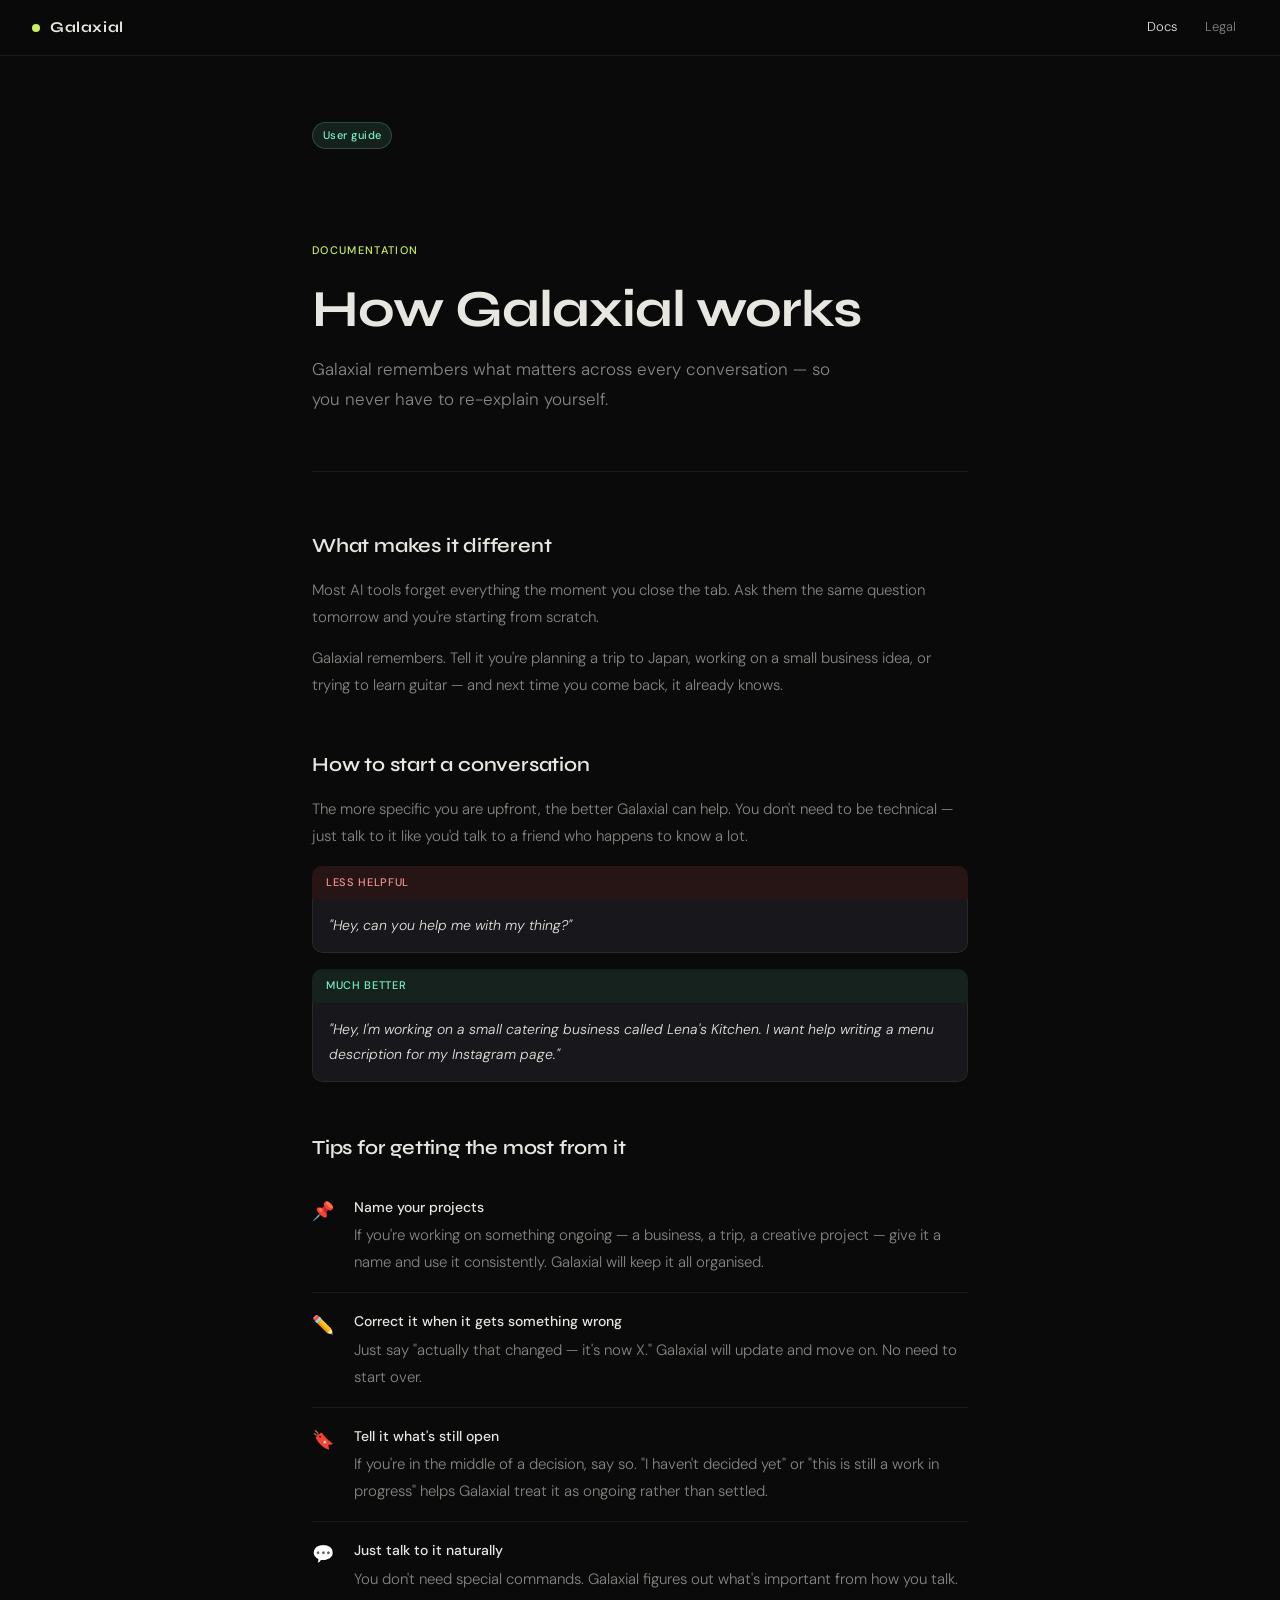
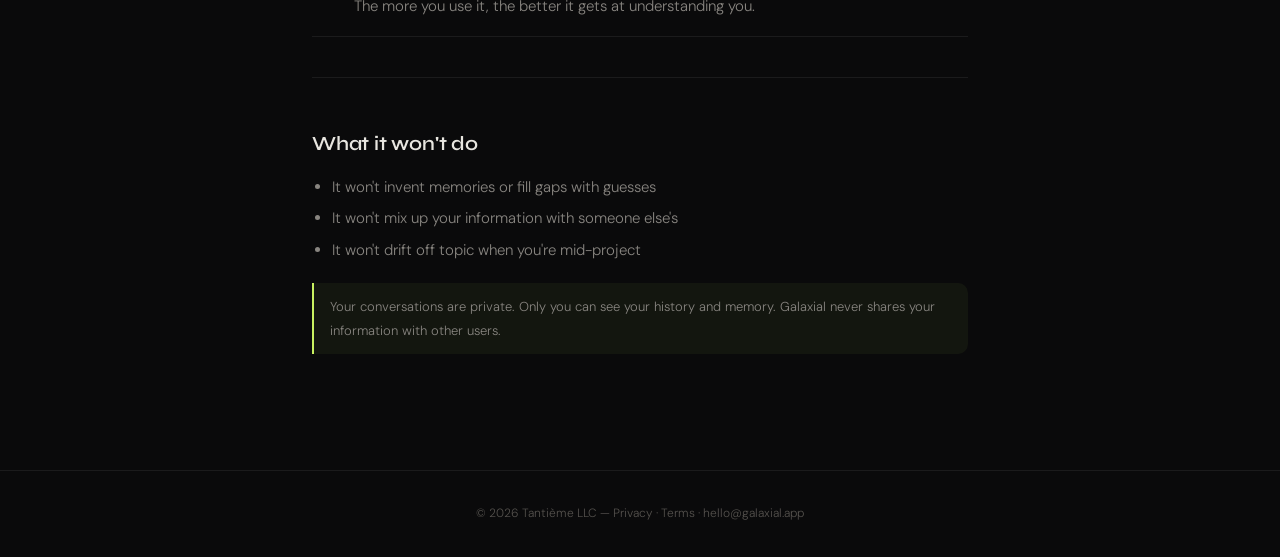
==== docs/guide.html @ 6ae2b4bb "fix folder structure and file contents" ====
<!DOCTYPE html>
<html lang="en">
<head>
<meta charset="UTF-8">
<meta name="viewport" content="width=device-width, initial-scale=1.0">
<title>How Galaxial Works — Galaxial Docs</title>
<link rel="stylesheet" href="../assets/style.css">
</head>
<body>

<nav>
  <a class="nav-brand" href="../index.html"><span></span>Galaxial</a>
  <div class="nav-links">
    <a href="guide.html" class="active">Docs</a>
    <a href="../legal/privacy.html">Legal</a>
  </div>
</nav>

<div class="page">
  <span class="badge user">User guide</span>
  <div class="hero">
    <div class="hero-eyebrow">Documentation</div>
    <h1>How Galaxial works</h1>
    <p>Galaxial remembers what matters across every conversation — so you never have to re-explain yourself.</p>
  </div>

  <h2>What makes it different</h2>
  <p>Most AI tools forget everything the moment you close the tab. Ask them the same question tomorrow and you're starting from scratch.</p>
  <p>Galaxial remembers. Tell it you're planning a trip to Japan, working on a small business idea, or trying to learn guitar — and next time you come back, it already knows.</p>

  <h2>How to start a conversation</h2>
  <p>The more specific you are upfront, the better Galaxial can help. You don't need to be technical — just talk to it like you'd talk to a friend who happens to know a lot.</p>

  <div class="example">
    <div class="ex-label bad">Less helpful</div>
    <div class="ex-body"><p>"Hey, can you help me with my thing?"</p></div>
  </div>
  <div class="example">
    <div class="ex-label good">Much better</div>
    <div class="ex-body"><p>"Hey, I'm working on a small catering business called Lena's Kitchen. I want help writing a menu description for my Instagram page."</p></div>
  </div>

  <h2>Tips for getting the most from it</h2>

  <div class="tip">
    <div class="tip-icon">📌</div>
    <div>
      <div class="tip-title">Name your projects</div>
      <p>If you're working on something ongoing — a business, a trip, a creative project — give it a name and use it consistently. Galaxial will keep it all organised.</p>
    </div>
  </div>
  <div class="tip">
    <div class="tip-icon">✏️</div>
    <div>
      <div class="tip-title">Correct it when it gets something wrong</div>
      <p>Just say "actually that changed — it's now X." Galaxial will update and move on. No need to start over.</p>
    </div>
  </div>
  <div class="tip">
    <div class="tip-icon">🔖</div>
    <div>
      <div class="tip-title">Tell it what's still open</div>
      <p>If you're in the middle of a decision, say so. "I haven't decided yet" or "this is still a work in progress" helps Galaxial treat it as ongoing rather than settled.</p>
    </div>
  </div>
  <div class="tip">
    <div class="tip-icon">💬</div>
    <div>
      <div class="tip-title">Just talk to it naturally</div>
      <p>You don't need special commands. Galaxial figures out what's important from how you talk. The more you use it, the better it gets at understanding you.</p>
    </div>
  </div>

  <hr>

  <h2>What it won't do</h2>
  <ul>
    <li>It won't invent memories or fill gaps with guesses</li>
    <li>It won't mix up your information with someone else's</li>
    <li>It won't drift off topic when you're mid-project</li>
  </ul>

  <div class="notice">
    <p>Your conversations are private. Only you can see your history and memory. Galaxial never shares your information with other users.</p>
  </div>
</div>

<footer>
  <p>© 2026 Tantième LLC — <a href="../legal/privacy.html">Privacy</a> · <a href="../legal/terms.html">Terms</a> · <a href="mailto:hello@galaxial.app">hello@galaxial.app</a></p>
</footer>

</body>
</html>
---- assets/style.css ----
@import url('https://fonts.googleapis.com/css2?family=Syne:wght@400;500;600;700&family=DM+Sans:ital,wght@0,300;0,400;0,500;1,300&display=swap');

*, *::before, *::after { box-sizing: border-box; margin: 0; padding: 0; }

:root {
  --bg:        #0a0a0b;
  --bg2:       #111113;
  --bg3:       #18181c;
  --border:    rgba(255,255,255,0.07);
  --border2:   rgba(255,255,255,0.12);
  --text:      #e8e6e0;
  --muted:     #888580;
  --dim:       #55524e;
  --accent:    #c8f060;
  --accent2:   #7af0c0;
  --danger:    #f06060;
  --font-head: 'Syne', sans-serif;
  --font-body: 'DM Sans', sans-serif;
  --radius:    10px;
  --max:       720px;
}

html { font-size: 16px; scroll-behavior: smooth; }

body {
  background: var(--bg);
  color: var(--text);
  font-family: var(--font-body);
  font-weight: 300;
  line-height: 1.75;
  min-height: 100vh;
}

nav {
  position: sticky; top: 0; z-index: 100;
  background: rgba(10,10,11,0.85);
  backdrop-filter: blur(12px);
  border-bottom: 1px solid var(--border);
  padding: 0 32px;
  display: flex; align-items: center; justify-content: space-between;
  height: 56px;
}

.nav-brand {
  font-family: var(--font-head);
  font-weight: 700;
  font-size: 15px;
  letter-spacing: .04em;
  color: var(--text);
  text-decoration: none;
  display: flex; align-items: center; gap: 10px;
}

.nav-brand span {
  display: inline-block;
  width: 8px; height: 8px;
  border-radius: 50%;
  background: var(--accent);
}

.nav-links { display: flex; gap: 4px; }

.nav-links a {
  font-size: 13px;
  color: var(--muted);
  text-decoration: none;
  padding: 6px 12px;
  border-radius: 6px;
  transition: color .15s, background .15s;
}

.nav-links a:hover { color: var(--text); background: var(--bg3); }
.nav-links a.active { color: var(--text); }

.page { max-width: var(--max); margin: 0 auto; padding: 64px 32px 96px; }

.hero { padding: 72px 0 56px; border-bottom: 1px solid var(--border); margin-bottom: 56px; }
.hero-eyebrow {
  font-size: 11px; font-weight: 500; letter-spacing: .12em; text-transform: uppercase;
  color: var(--accent); margin-bottom: 20px;
}
.hero h1 {
  font-family: var(--font-head);
  font-size: clamp(32px, 5vw, 52px);
  font-weight: 700;
  line-height: 1.1;
  letter-spacing: -.02em;
  color: var(--text);
  margin-bottom: 16px;
}
.hero p { font-size: 17px; color: var(--muted); max-width: 520px; }

h2 {
  font-family: var(--font-head);
  font-size: 20px; font-weight: 600;
  color: var(--text);
  margin: 48px 0 14px;
  letter-spacing: -.01em;
}

h3 {
  font-size: 12px; font-weight: 500;
  text-transform: uppercase; letter-spacing: .1em;
  color: var(--dim);
  margin: 32px 0 10px;
}

p { font-size: 15px; color: var(--muted); margin-bottom: 14px; line-height: 1.8; }
p:last-child { margin-bottom: 0; }

ul, ol { padding-left: 20px; margin-bottom: 14px; }
li { font-size: 15px; color: var(--muted); margin-bottom: 6px; line-height: 1.7; }

a { color: var(--accent2); text-decoration: none; }
a:hover { text-decoration: underline; }

hr { border: none; border-top: 1px solid var(--border); margin: 40px 0; }

.card {
  background: var(--bg2);
  border: 1px solid var(--border);
  border-radius: var(--radius);
  padding: 20px 24px;
  margin: 16px 0;
}
.card p { margin: 0; font-size: 14px; }

.example { border-radius: var(--radius); overflow: hidden; margin: 16px 0; }
.ex-label {
  font-size: 11px; font-weight: 500; letter-spacing: .06em;
  text-transform: uppercase; padding: 7px 14px;
}
.ex-label.bad  { background: rgba(240,96,96,.12);  color: #f09090; }
.ex-label.good { background: rgba(122,240,192,.1); color: var(--accent2); }
.ex-body {
  padding: 14px 16px;
  background: var(--bg3);
  border: 1px solid var(--border);
  border-top: none;
  border-radius: 0 0 var(--radius) var(--radius);
}
.ex-body p { font-size: 14px; margin: 0; font-style: italic; color: var(--text); }

.tip { display: flex; gap: 14px; padding: 16px 0; border-bottom: 1px solid var(--border); }
.tip:last-child { border-bottom: none; }
.tip-icon { font-size: 18px; min-width: 28px; padding-top: 1px; }
.tip-title { font-size: 14px; font-weight: 500; color: var(--text); margin-bottom: 3px; }
.tip-body p { font-size: 14px; margin: 0; }

.notice {
  border-left: 2px solid var(--accent);
  padding: 12px 16px;
  background: rgba(200,240,96,.05);
  border-radius: 0 var(--radius) var(--radius) 0;
  margin: 20px 0;
}
.notice p { font-size: 13px; color: var(--muted); margin: 0; }

.badge {
  display: inline-block;
  font-size: 11px; font-weight: 500;
  padding: 3px 10px;
  border-radius: 99px;
  letter-spacing: .04em;
  margin-bottom: 20px;
}
.badge.user    { background: rgba(122,240,192,.1); color: var(--accent2); border: 1px solid rgba(122,240,192,.2); }
.badge.legal   { background: rgba(240,96,96,.08);  color: #f09090;        border: 1px solid rgba(240,96,96,.15); }
.badge.dev     { background: rgba(200,240,96,.08); color: var(--accent);  border: 1px solid rgba(200,240,96,.2); }

code {
  font-family: 'SF Mono', 'Fira Code', monospace;
  font-size: 12px;
  background: var(--bg3);
  border: 1px solid var(--border);
  padding: 2px 6px;
  border-radius: 4px;
  color: var(--accent);
}

.lang-toggle {
  display: inline-flex;
  background: var(--bg3);
  border: 1px solid var(--border);
  border-radius: 8px;
  padding: 3px;
  margin-bottom: 28px;
  gap: 2px;
}
.lang-btn {
  font-family: var(--font-body);
  font-size: 12px; font-weight: 500;
  padding: 6px 14px;
  border-radius: 6px;
  border: none;
  cursor: pointer;
  color: var(--muted);
  background: transparent;
  transition: all .15s;
}
.lang-btn.active { background: var(--bg2); color: var(--text); border: 1px solid var(--border2); }

.lang-pane { display: none; }
.lang-pane.active { display: block; }

footer {
  border-top: 1px solid var(--border);
  padding: 32px;
  text-align: center;
}
footer p { font-size: 12px; color: var(--dim); margin: 0; }
footer a { color: var(--dim); }
footer a:hover { color: var(--muted); }
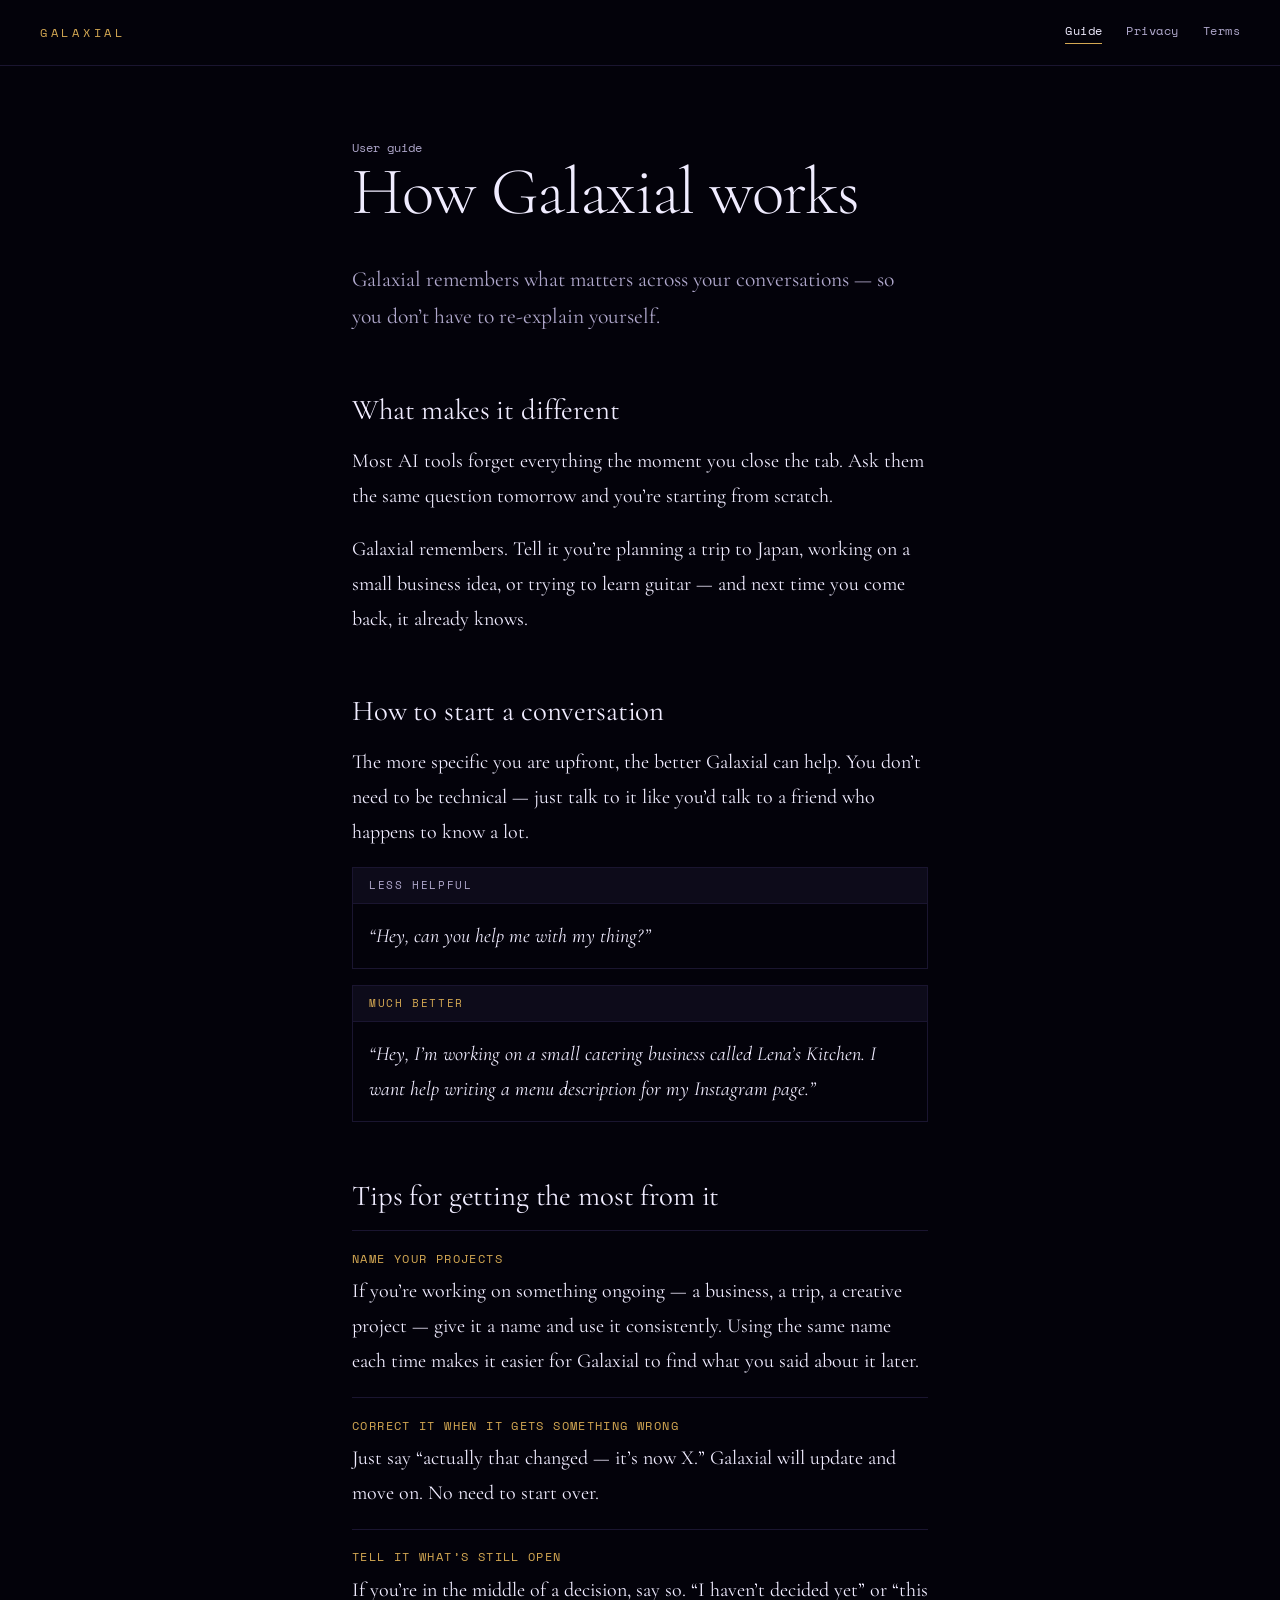
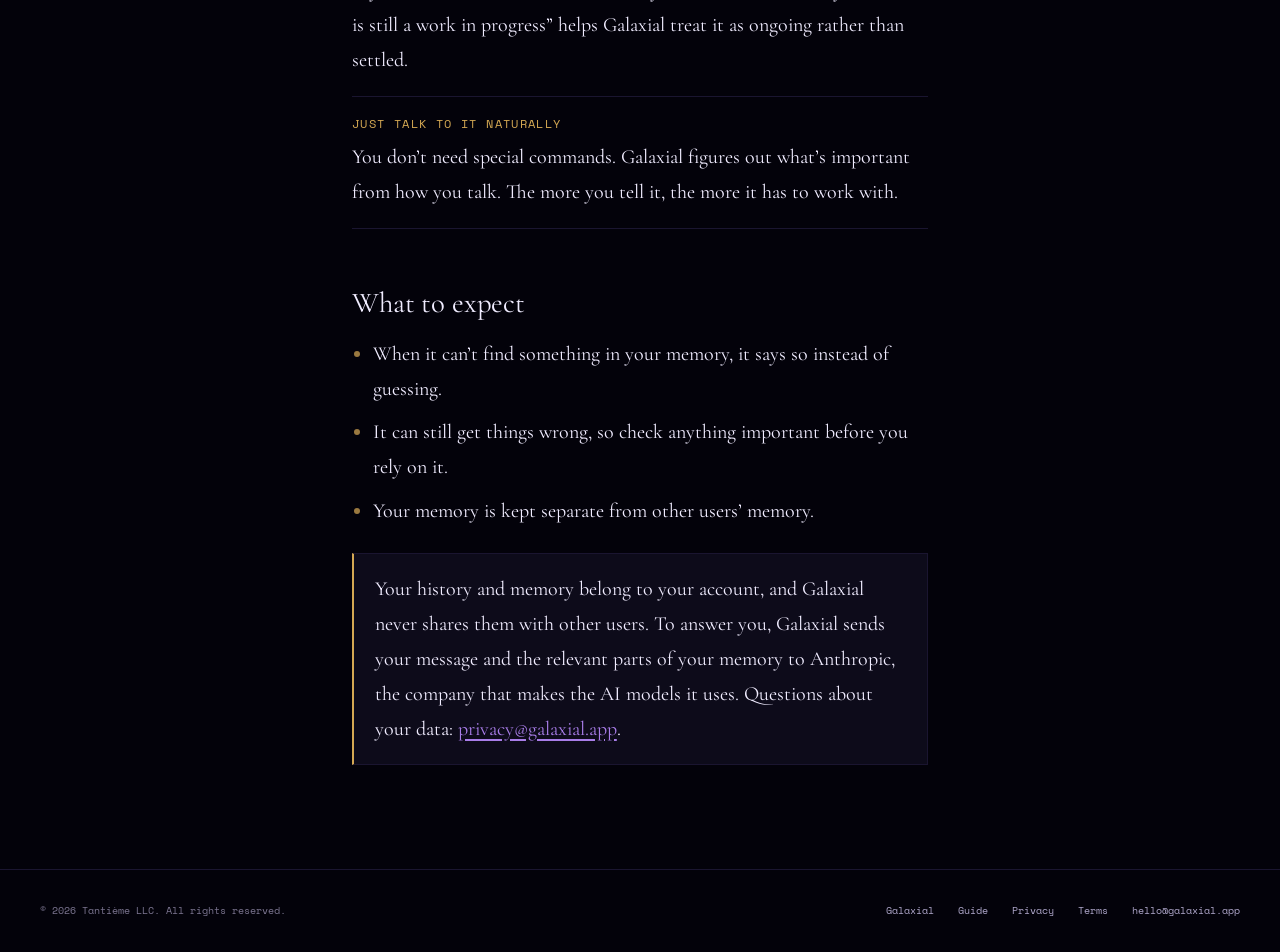
==== commit 0638c4ab: "Rework docs site: match galaxial.app style, correct guide claims, replace outdated legal pages with " ====
--- a/docs/guide.html
+++ b/docs/guide.html
@@ -3,91 +3,166 @@
 <head>
 <meta charset="UTF-8">
 <meta name="viewport" content="width=device-width, initial-scale=1.0">
-<title>How Galaxial Works — Galaxial Docs</title>
-<link rel="stylesheet" href="../assets/style.css">
+<title>How Galaxial works — Galaxial Docs</title>
+<meta name="description" content="How Galaxial’s memory works and how to get the most from it.">
+<link rel="preconnect" href="https://fonts.googleapis.com">
+<link rel="preconnect" href="https://fonts.gstatic.com" crossorigin>
+<link href="https://fonts.googleapis.com/css2?family=Cormorant+Garamond:ital,wght@0,300;0,400;0,600;1,400&family=Space+Mono:wght@400;700&display=swap" rel="stylesheet">
+<style>
+:root{
+  --void:#03020a;--surface:#0d0b1a;--rim:#1a1530;
+  --pulse:#7b5ea7;--glow:#a87de8;--gold:#d4a853;--gold-dim:#9a7940;
+  --text:#f0ecff;--muted:#b0a8cc;--accent:#ff6b35;
+  --mono:'Space Mono',ui-monospace,Menlo,Consolas,monospace;
+  --serif:'Cormorant Garamond',Georgia,'Times New Roman',serif;
+}
+*{box-sizing:border-box;}
+html{scroll-behavior:smooth;}
+@media (prefers-reduced-motion:reduce){html{scroll-behavior:auto;}}
+body{margin:0;background:var(--void);color:var(--text);font-family:var(--serif);
+  font-size:1.25rem;line-height:1.75;font-weight:400;-webkit-font-smoothing:antialiased;}
+a{color:var(--glow);text-underline-offset:.2em;}
+a:hover{color:var(--text);}
+:focus-visible{outline:2px solid var(--gold);outline-offset:3px;}
+.skip{position:absolute;left:-9999px;top:0;background:var(--gold);color:var(--void);
+  font-family:var(--mono);font-size:.75rem;padding:.6rem 1rem;z-index:10;}
+.skip:focus{left:1rem;top:1rem;}
+
+.site{display:flex;justify-content:space-between;align-items:center;gap:1rem;flex-wrap:wrap;
+  padding:1.3rem clamp(1.25rem,5vw,2.5rem);border-bottom:1px solid var(--rim);}
+.wordmark{font-family:var(--mono);font-size:.78rem;letter-spacing:.3em;color:var(--gold);
+  text-transform:uppercase;text-decoration:none;}
+.site nav{display:flex;gap:1.5rem;}
+.site nav a{font-family:var(--mono);font-size:.72rem;letter-spacing:.04em;color:var(--muted);
+  text-decoration:none;padding-bottom:.15rem;border-bottom:1px solid transparent;}
+.site nav a:hover{color:var(--text);}
+.site nav a[aria-current="page"]{color:var(--text);border-bottom-color:var(--gold);}
+
+main{max-width:40rem;margin:0 auto;padding:4.5rem clamp(1.25rem,5vw,2rem) 5rem;}
+h1{font-weight:300;font-size:clamp(2.6rem,7vw,4.2rem);line-height:1;letter-spacing:-.02em;margin:0 0 1.2rem;}
+.meta{font-family:var(--mono);font-size:.72rem;color:var(--muted);margin:0;}
+.lede{font-size:1.35rem;color:var(--muted);margin:2.2rem 0 2.5rem;}
+
+.toc{border-top:1px solid var(--rim);border-bottom:1px solid var(--rim);padding:1.4rem 0;margin-bottom:1rem;}
+.toc ol{margin:0;padding-left:1.4rem;columns:2 14rem;column-gap:2rem;}
+.toc li{font-size:1.1rem;line-height:1.6;color:var(--gold-dim);}
+.toc a{color:var(--muted);text-decoration:none;}
+.toc a:hover{color:var(--text);}
+
+h2{font-weight:400;font-size:1.8rem;line-height:1.25;letter-spacing:-.005em;margin:3.5rem 0 1rem;scroll-margin-top:1.5rem;}
+h2 .n{font-family:var(--mono);font-size:.78rem;color:var(--gold-dim);margin-right:.8rem;vertical-align:.3em;}
+h3{font-weight:600;font-size:1.3rem;margin:2rem 0 .4rem;}
+p{margin:0 0 1.1rem;}
+ul{margin:0 0 1.2rem;padding-left:1.3rem;}
+li{margin-bottom:.55rem;}
+li::marker{color:var(--gold-dim);}
+strong{font-weight:600;}
+
+.table-wrap{overflow-x:auto;margin:1.2rem 0 1.5rem;border:1px solid var(--rim);}
+table{border-collapse:collapse;width:100%;min-width:32rem;font-size:1.08rem;line-height:1.5;}
+th,td{text-align:left;vertical-align:top;padding:.8rem 1rem;border-bottom:1px solid var(--rim);}
+th{font-family:var(--mono);font-size:.7rem;font-weight:400;color:var(--muted);background:var(--surface);}
+tr:last-child td{border-bottom:none;}
+td:first-child{color:var(--gold);white-space:nowrap;}
+
+.needs{font-family:var(--mono);font-size:.78rem;line-height:1.5;color:var(--accent);
+  background:rgba(255,107,53,.08);border:1px dashed rgba(255,107,53,.55);padding:.05rem .45rem;}
+
+footer{border-top:1px solid var(--rim);padding:2rem clamp(1.25rem,5vw,2.5rem);
+  display:flex;justify-content:space-between;align-items:center;flex-wrap:wrap;gap:1rem;}
+footer p{margin:0;font-family:var(--mono);font-size:.62rem;color:rgba(176,168,204,.7);}
+footer nav{display:flex;gap:1.5rem;flex-wrap:wrap;}
+footer nav a{font-family:var(--mono);font-size:.62rem;color:var(--muted);text-decoration:none;}
+footer nav a:hover{color:var(--text);}
+
+/* ---- docs-site components (same tokens as the legal pages) ---- */
+.cards{display:grid;grid-template-columns:repeat(auto-fit,minmax(15rem,1fr));gap:1px;background:var(--rim);
+  border:1px solid var(--rim);margin:1rem 0 2.5rem;}
+.card{display:block;background:var(--surface);padding:1.5rem 1.6rem;text-decoration:none;color:var(--text);
+  transition:background .2s;}
+.card:hover{background:#120f22;color:var(--text);}
+.card-label{display:block;font-family:var(--mono);font-size:.68rem;letter-spacing:.2em;text-transform:uppercase;
+  color:var(--gold);margin-bottom:.5rem;}
+.card-title{display:block;font-size:1.35rem;line-height:1.3;margin-bottom:.35rem;}
+.card-desc{display:block;font-size:1.05rem;line-height:1.55;color:var(--muted);}
+.box{background:var(--surface);border:1px solid var(--rim);border-left:2px solid var(--gold);
+  padding:1.1rem 1.3rem;margin:1.5rem 0;}
+.box p{margin:0;}
+.example{border:1px solid var(--rim);margin:1rem 0;}
+.example-label{font-family:var(--mono);font-size:.68rem;letter-spacing:.15em;text-transform:uppercase;
+  padding:.5rem 1rem;border-bottom:1px solid var(--rim);background:var(--surface);}
+.example-label.less{color:var(--muted);}
+.example-label.better{color:var(--gold);}
+.example p{margin:0;padding:.9rem 1rem;font-style:italic;}
+.tips{list-style:none;padding:0;margin:0 0 1.5rem;}
+.tips li{border-top:1px solid var(--rim);padding:1.1rem 0;margin:0;}
+.tips li:last-child{border-bottom:1px solid var(--rim);}
+.tip-title{display:block;font-family:var(--mono);font-size:.72rem;letter-spacing:.12em;text-transform:uppercase;
+  color:var(--gold);margin-bottom:.35rem;}
+</style>
 </head>
 <body>
+<a class="skip" href="#content">Skip to content</a>
 
-<nav>
-  <a class="nav-brand" href="../index.html"><span></span>Galaxial</a>
-  <div class="nav-links">
-    <a href="guide.html" class="active">Docs</a>
-    <a href="../legal/privacy.html">Legal</a>
-  </div>
-</nav>
+<header class="site">
+  <a class="wordmark" href="../index.html">Galaxial</a>
+  <nav aria-label="Docs">
+    <a href="../docs/guide.html" aria-current="page">Guide</a>
+    <a href="../legal/privacy.html">Privacy</a>
+    <a href="../legal/terms.html">Terms</a>
+  </nav>
+</header>
 
-<div class="page">
-  <span class="badge user">User guide</span>
-  <div class="hero">
-    <div class="hero-eyebrow">Documentation</div>
-    <h1>How Galaxial works</h1>
-    <p>Galaxial remembers what matters across every conversation — so you never have to re-explain yourself.</p>
-  </div>
+<main id="content">
+  <p class="meta">User guide</p>
+  <h1>How Galaxial works</h1>
+  <p class="lede">Galaxial remembers what matters across your conversations — so you don’t have to re-explain yourself.</p>
 
   <h2>What makes it different</h2>
-  <p>Most AI tools forget everything the moment you close the tab. Ask them the same question tomorrow and you're starting from scratch.</p>
-  <p>Galaxial remembers. Tell it you're planning a trip to Japan, working on a small business idea, or trying to learn guitar — and next time you come back, it already knows.</p>
+  <p>Most AI tools forget everything the moment you close the tab. Ask them the same question tomorrow and you’re starting from scratch.</p>
+  <p>Galaxial remembers. Tell it you’re planning a trip to Japan, working on a small business idea, or trying to learn guitar — and next time you come back, it already knows.</p>
 
   <h2>How to start a conversation</h2>
-  <p>The more specific you are upfront, the better Galaxial can help. You don't need to be technical — just talk to it like you'd talk to a friend who happens to know a lot.</p>
-
+  <p>The more specific you are upfront, the better Galaxial can help. You don’t need to be technical — just talk to it like you’d talk to a friend who happens to know a lot.</p>
   <div class="example">
-    <div class="ex-label bad">Less helpful</div>
-    <div class="ex-body"><p>"Hey, can you help me with my thing?"</p></div>
+    <div class="example-label less">Less helpful</div>
+    <p>“Hey, can you help me with my thing?”</p>
   </div>
   <div class="example">
-    <div class="ex-label good">Much better</div>
-    <div class="ex-body"><p>"Hey, I'm working on a small catering business called Lena's Kitchen. I want help writing a menu description for my Instagram page."</p></div>
+    <div class="example-label better">Much better</div>
+    <p>“Hey, I’m working on a small catering business called Lena’s Kitchen. I want help writing a menu description for my Instagram page.”</p>
   </div>
 
   <h2>Tips for getting the most from it</h2>
-
-  <div class="tip">
-    <div class="tip-icon">📌</div>
-    <div>
-      <div class="tip-title">Name your projects</div>
-      <p>If you're working on something ongoing — a business, a trip, a creative project — give it a name and use it consistently. Galaxial will keep it all organised.</p>
-    </div>
-  </div>
-  <div class="tip">
-    <div class="tip-icon">✏️</div>
-    <div>
-      <div class="tip-title">Correct it when it gets something wrong</div>
-      <p>Just say "actually that changed — it's now X." Galaxial will update and move on. No need to start over.</p>
-    </div>
-  </div>
-  <div class="tip">
-    <div class="tip-icon">🔖</div>
-    <div>
-      <div class="tip-title">Tell it what's still open</div>
-      <p>If you're in the middle of a decision, say so. "I haven't decided yet" or "this is still a work in progress" helps Galaxial treat it as ongoing rather than settled.</p>
-    </div>
-  </div>
-  <div class="tip">
-    <div class="tip-icon">💬</div>
-    <div>
-      <div class="tip-title">Just talk to it naturally</div>
-      <p>You don't need special commands. Galaxial figures out what's important from how you talk. The more you use it, the better it gets at understanding you.</p>
-    </div>
-  </div>
-
-  <hr>
-
-  <h2>What it won't do</h2>
-  <ul>
-    <li>It won't invent memories or fill gaps with guesses</li>
-    <li>It won't mix up your information with someone else's</li>
-    <li>It won't drift off topic when you're mid-project</li>
+  <ul class="tips">
+    <li><span class="tip-title">Name your projects</span>If you’re working on something ongoing — a business, a trip, a creative project — give it a name and use it consistently. Using the same name each time makes it easier for Galaxial to find what you said about it later.</li>
+    <li><span class="tip-title">Correct it when it gets something wrong</span>Just say “actually that changed — it’s now X.” Galaxial will update and move on. No need to start over.</li>
+    <li><span class="tip-title">Tell it what’s still open</span>If you’re in the middle of a decision, say so. “I haven’t decided yet” or “this is still a work in progress” helps Galaxial treat it as ongoing rather than settled.</li>
+    <li><span class="tip-title">Just talk to it naturally</span>You don’t need special commands. Galaxial figures out what’s important from how you talk. The more you tell it, the more it has to work with.</li>
   </ul>
 
-  <div class="notice">
-    <p>Your conversations are private. Only you can see your history and memory. Galaxial never shares your information with other users.</p>
+  <h2>What to expect</h2>
+  <ul>
+    <li>When it can’t find something in your memory, it says so instead of guessing.</li>
+    <li>It can still get things wrong, so check anything important before you rely on it.</li>
+    <li>Your memory is kept separate from other users’ memory.</li>
+  </ul>
+
+  <div class="box">
+    <p>Your history and memory belong to your account, and Galaxial never shares them with other users. To answer you, Galaxial sends your message and the relevant parts of your memory to Anthropic, the company that makes the AI models it uses. Questions about your data: <a href="mailto:privacy@galaxial.app">privacy@galaxial.app</a>.</p>
   </div>
-</div>
+</main>
 
 <footer>
-  <p>© 2026 Tantième LLC — <a href="../legal/privacy.html">Privacy</a> · <a href="../legal/terms.html">Terms</a> · <a href="mailto:hello@galaxial.app">hello@galaxial.app</a></p>
+  <p>© <span id="yr">2026</span> Tantième LLC. All rights reserved.</p>
+  <nav aria-label="Footer">
+    <a href="https://galaxial.app">Galaxial</a>
+    <a href="../docs/guide.html">Guide</a>
+    <a href="../legal/privacy.html">Privacy</a>
+    <a href="../legal/terms.html">Terms</a>
+    <a href="mailto:hello@galaxial.app">hello@galaxial.app</a>
+  </nav>
 </footer>
-
+<script>document.getElementById('yr').textContent=new Date().getFullYear();</script>
 </body>
 </html>
